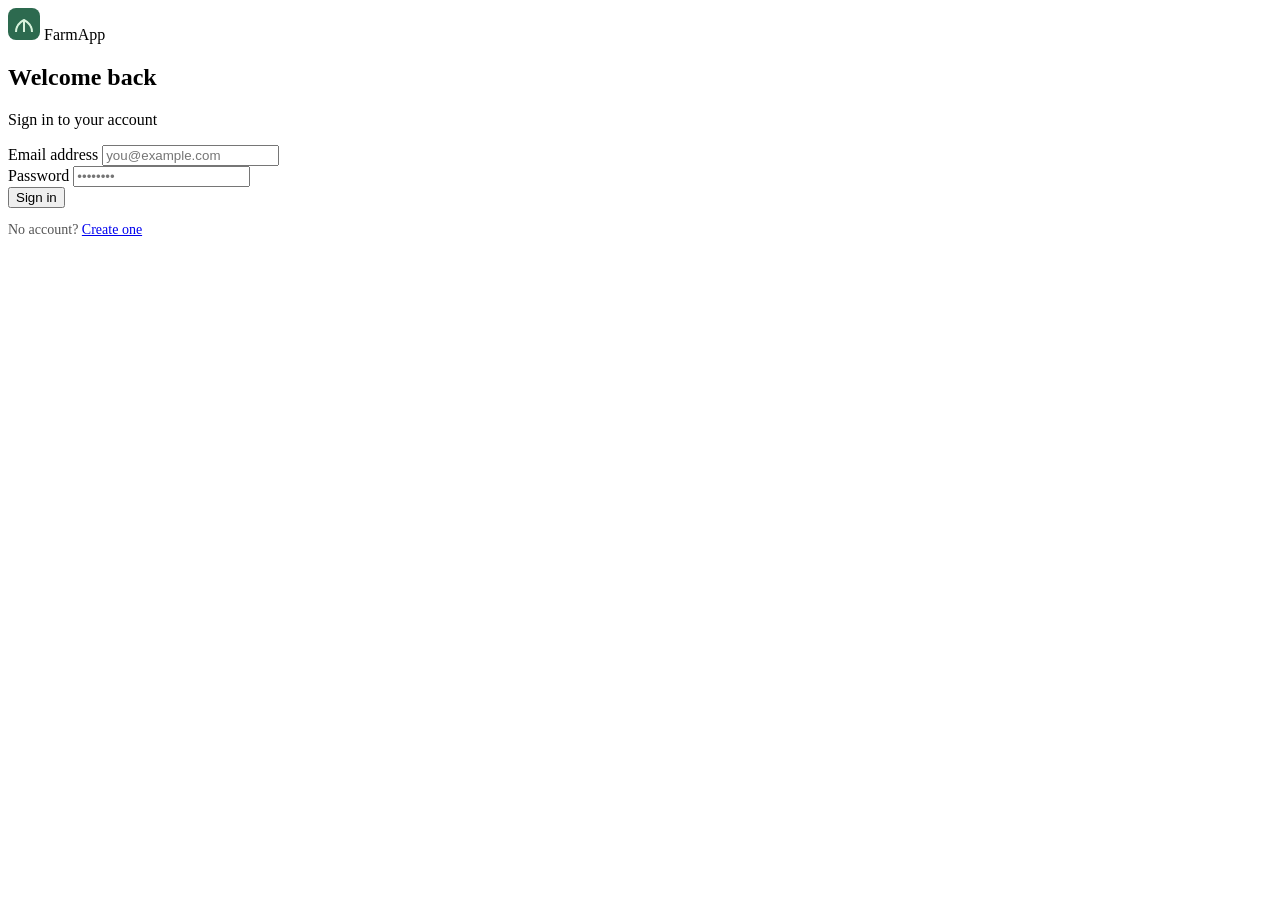
==== frontend/dashboard-farmer.html @ a3dffd17 "setup frontend" ====
<!DOCTYPE html>
<html lang="en">
<head>
  <meta charset="UTF-8">
  <meta name="viewport" content="width=device-width, initial-scale=1.0">
  <title>Farmer Dashboard — FarmApp</title>
  <link rel="stylesheet" href="css/style.css">
</head>
<body>
<div class="app-layout">
  <aside class="sidebar">
    <div class="brand">
      <svg width="28" height="28" viewBox="0 0 32 32" fill="none">
        <rect width="32" height="32" rx="8" fill="rgba(255,255,255,0.2)"/>
        <path d="M8 24c0-6 4-10 8-12 4 2 8 6 8 12" stroke="#d8f3dc" stroke-width="2" fill="none"/>
        <line x1="16" y1="12" x2="16" y2="24" stroke="#d8f3dc" stroke-width="2"/>
      </svg>
      <span>FarmApp</span>
    </div>
    <nav>
      <a href="dashboard-farmer.html" class="active">🌱 My Dashboard</a>
    </nav>
    <div class="user-info">
      <div class="name" id="sidebar-name">—</div>
      <div class="role">Farmer</div>
      <button onclick="logout()">Sign out</button>
    </div>
  </aside>

  <main class="main">
    <div class="page-header">
      <h1 id="welcome-msg">Welcome!</h1>
      <p>Here's your farming overview for today.</p>
    </div>

    <!-- Weather -->
    <div id="weather-section"></div>

    <!-- Insight -->
    <div id="insight-section"></div>

    <!-- Profile summary -->
    <div class="card">
      <h3>My Profile</h3>
      <div id="profile-info" style="font-size:14px; color:#555; line-height:2;">Loading…</div>
    </div>
  </main>
</div>

<script src="js/auth.js"></script>
<script>
  requireAuth('farmer');
  const user = getUser();
  document.getElementById('sidebar-name').textContent = user?.full_name || user?.email || '—';

  async function loadDashboard() {
    const res = await authFetch('http://127.0.0.1:8000/api/farmers/dashboard/farmer/');
    const data = await res.json();

    document.getElementById('welcome-msg').textContent = data.welcome;

    // Weather
    const wSec = document.getElementById('weather-section');
    if (data.weather) {
      const w = data.weather;
      wSec.innerHTML = `
        <div class="weather-card">
          <div class="city">📍 ${w.city}</div>
          <div class="temp">${Math.round(w.temperature)}°C</div>
          <div class="desc">${w.description}</div>
          <div class="meta">
            <span>💧 Humidity: ${w.humidity}%</span>
            <span>💨 Wind: ${w.wind_speed} m/s</span>
            <span>Feels like: ${Math.round(w.feels_like)}°C</span>
          </div>
        </div>`;
    } else {
      wSec.innerHTML = `<div class="insight-box" style="border-color:#ccc;color:#777;background:#f9f9f9">
        Weather unavailable — set your city in your farmer profile to see live weather.
      </div>`;
    }

    // Insight
    if (data.insight) {
      document.getElementById('insight-section').innerHTML =
        `<div class="insight-box">💡 ${data.insight}</div>`;
    }

    // Profile
    const meRes = await authFetch('http://127.0.0.1:8000/api/auth/me/');
    const me = await meRes.json();
    document.getElementById('profile-info').innerHTML = `
      <div><strong>Name:</strong> ${me.full_name}</div>
      <div><strong>Email:</strong> ${me.email}</div>
      <div><strong>Member since:</strong> ${new Date(me.date_joined).toLocaleDateString()}</div>
    `;
  }

  loadDashboard();
</script>
</body>
</html>
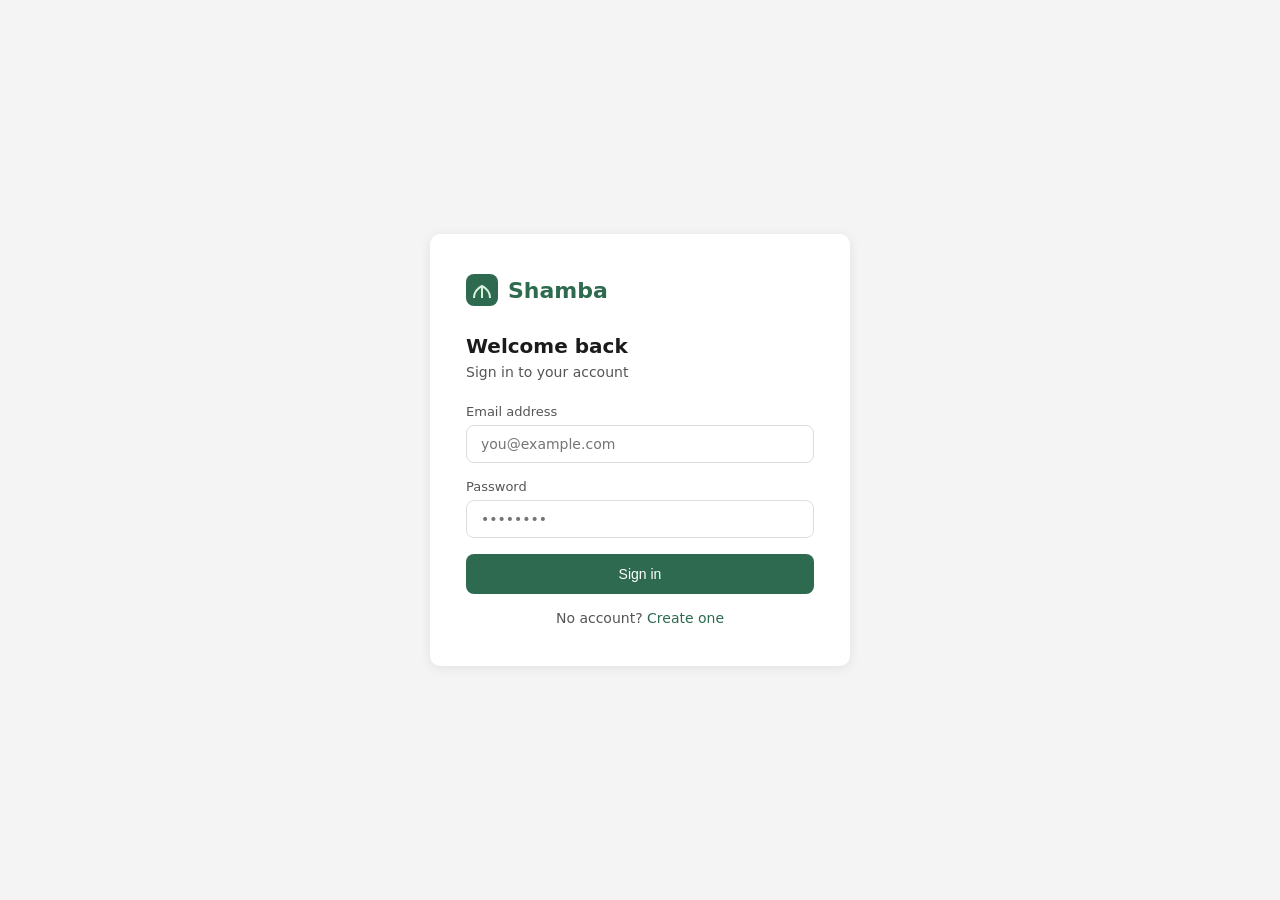
==== commit 049df977: "Prepare project for deployment" ====
--- a/frontend/dashboard-farmer.html
+++ b/frontend/dashboard-farmer.html
@@ -3,7 +3,7 @@
 <head>
   <meta charset="UTF-8">
   <meta name="viewport" content="width=device-width, initial-scale=1.0">
-  <title>Farmer Dashboard — FarmApp</title>
+  <title>Farmer Dashboard — Shamba</title>
   <link rel="stylesheet" href="css/style.css">
 </head>
 <body>
@@ -15,7 +15,7 @@
         <path d="M8 24c0-6 4-10 8-12 4 2 8 6 8 12" stroke="#d8f3dc" stroke-width="2" fill="none"/>
         <line x1="16" y1="12" x2="16" y2="24" stroke="#d8f3dc" stroke-width="2"/>
       </svg>
-      <span>FarmApp</span>
+      <span>Shamba</span>
     </div>
     <nav>
       <a href="dashboard-farmer.html" class="active">🌱 My Dashboard</a>
@@ -33,20 +33,17 @@
       <p>Here's your farming overview for today.</p>
     </div>
 
-    <!-- Weather -->
     <div id="weather-section"></div>
-
-    <!-- Insight -->
     <div id="insight-section"></div>
 
-    <!-- Profile summary -->
     <div class="card">
       <h3>My Profile</h3>
-      <div id="profile-info" style="font-size:14px; color:#555; line-height:2;">Loading…</div>
+      <div id="profile-info" style="font-size:14px;color:#555;line-height:2;">Loading…</div>
     </div>
   </main>
 </div>
 
+<script src="js/config.js"></script>
 <script src="js/auth.js"></script>
 <script>
   requireAuth('farmer');
@@ -54,46 +51,51 @@
   document.getElementById('sidebar-name').textContent = user?.full_name || user?.email || '—';
 
   async function loadDashboard() {
-    const res = await authFetch('http://127.0.0.1:8000/api/farmers/dashboard/farmer/');
-    const data = await res.json();
+    try {
+      const res  = await authFetch(`${API_BASE}/farmers/dashboard/farmer/`);
+      const data = await res.json();
 
-    document.getElementById('welcome-msg').textContent = data.welcome;
+      document.getElementById('welcome-msg').textContent = data.welcome;
 
-    // Weather
-    const wSec = document.getElementById('weather-section');
-    if (data.weather) {
-      const w = data.weather;
-      wSec.innerHTML = `
-        <div class="weather-card">
-          <div class="city">📍 ${w.city}</div>
-          <div class="temp">${Math.round(w.temperature)}°C</div>
-          <div class="desc">${w.description}</div>
-          <div class="meta">
-            <span>💧 Humidity: ${w.humidity}%</span>
-            <span>💨 Wind: ${w.wind_speed} m/s</span>
-            <span>Feels like: ${Math.round(w.feels_like)}°C</span>
-          </div>
-        </div>`;
-    } else {
-      wSec.innerHTML = `<div class="insight-box" style="border-color:#ccc;color:#777;background:#f9f9f9">
-        Weather unavailable — set your city in your farmer profile to see live weather.
-      </div>`;
+      // Weather
+      const wSec = document.getElementById('weather-section');
+      if (data.weather) {
+        const w = data.weather;
+        wSec.innerHTML = `
+          <div class="weather-card">
+            <div class="city">📍 ${w.city}</div>
+            <div class="temp">${Math.round(w.temperature)}°C</div>
+            <div class="desc">${w.description}</div>
+            <div class="meta">
+              <span>💧 Humidity: ${w.humidity}%</span>
+              <span>💨 Wind: ${w.wind_speed} m/s</span>
+              <span>Feels like: ${Math.round(w.feels_like)}°C</span>
+            </div>
+          </div>`;
+      } else {
+        wSec.innerHTML = `
+          <div class="insight-box" style="border-color:#ccc;color:#777;background:#f9f9f9">
+            Weather unavailable — ask your admin to set your city in your farmer profile.
+          </div>`;
+      }
+
+      // Insight
+      if (data.insight) {
+        document.getElementById('insight-section').innerHTML =
+          `<div class="insight-box">💡 ${data.insight}</div>`;
+      }
+
+      // Profile summary
+      const meRes = await authFetch(`${API_BASE}/auth/me/`);
+      const me    = await meRes.json();
+      document.getElementById('profile-info').innerHTML = `
+        <div><strong>Name:</strong> ${me.full_name}</div>
+        <div><strong>Email:</strong> ${me.email}</div>
+        <div><strong>Member since:</strong> ${new Date(me.date_joined).toLocaleDateString()}</div>
+      `;
+    } catch (_) {
+      document.getElementById('welcome-msg').textContent = 'Failed to load dashboard.';
     }
-
-    // Insight
-    if (data.insight) {
-      document.getElementById('insight-section').innerHTML =
-        `<div class="insight-box">💡 ${data.insight}</div>`;
-    }
-
-    // Profile
-    const meRes = await authFetch('http://127.0.0.1:8000/api/auth/me/');
-    const me = await meRes.json();
-    document.getElementById('profile-info').innerHTML = `
-      <div><strong>Name:</strong> ${me.full_name}</div>
-      <div><strong>Email:</strong> ${me.email}</div>
-      <div><strong>Member since:</strong> ${new Date(me.date_joined).toLocaleDateString()}</div>
-    `;
   }
 
   loadDashboard();
--- a/frontend/css/style.css
+++ b/frontend/css/style.css
@@ -0,0 +1,414 @@
+*, *::before, *::after { box-sizing: border-box; margin: 0; padding: 0; }
+
+:root {
+    --green:       #2d6a4f;
+    --green-light: #52b788;
+    --green-pale:  #d8f3dc;
+    --amber:       #e9c46a;
+    --red:         #e63946;
+    --gray-dark:   #1b1b1b;
+    --gray:        #555;
+    --gray-light:  #f4f4f4;
+    --white:       #ffffff;
+    --radius:      10px;
+    --shadow:      0 2px 12px rgba(0,0,0,0.08);
+    --font:        'Segoe UI', system-ui, sans-serif;
+}
+
+body {
+    font-family: var(--font);
+    background: var(--gray-light);
+    color: var(--gray-dark);
+    min-height: 100vh;
+}
+
+/* ── Auth pages ── */
+.auth-wrapper {
+    display: flex;
+    align-items: center;
+    justify-content: center;
+    min-height: 100vh;
+    padding: 24px;
+}
+
+.auth-card {
+    background: var(--white);
+    border-radius: var(--radius);
+    box-shadow: var(--shadow);
+    padding: 40px 36px;
+    width: 100%;
+    max-width: 420px;
+}
+
+.auth-card .logo {
+    display: flex;
+    align-items: center;
+    gap: 10px;
+    margin-bottom: 28px;
+}
+
+.auth-card .logo span {
+    font-size: 22px;
+    font-weight: 700;
+    color: var(--green);
+}
+
+.auth-card h2 {
+    font-size: 20px;
+    font-weight: 600;
+    margin-bottom: 6px;
+}
+
+.auth-card p.sub {
+    color: var(--gray);
+    font-size: 14px;
+    margin-bottom: 24px;
+}
+
+/* ── Forms ── */
+.form-group {
+    margin-bottom: 16px;
+}
+
+.form-group label {
+    display: block;
+    font-size: 13px;
+    font-weight: 500;
+    margin-bottom: 6px;
+    color: var(--gray);
+}
+
+.form-group input,
+.form-group select {
+    width: 100%;
+    padding: 10px 14px;
+    border: 1.5px solid #ddd;
+    border-radius: 8px;
+    font-size: 14px;
+    font-family: var(--font);
+    background: var(--white);
+    transition: border-color 0.2s;
+}
+
+.form-group input:focus,
+.form-group select:focus {
+    outline: none;
+    border-color: var(--green-light);
+}
+
+.form-row {
+    display: grid;
+    grid-template-columns: 1fr 1fr;
+    gap: 12px;
+}
+
+/* ── Buttons ── */
+.btn {
+    display: inline-flex;
+    align-items: center;
+    justify-content: center;
+    gap: 6px;
+    padding: 10px 20px;
+    border: none;
+    border-radius: 8px;
+    font-size: 14px;
+    font-weight: 500;
+    cursor: pointer;
+    transition: opacity 0.15s, transform 0.1s;
+    text-decoration: none;
+}
+
+.btn:active { transform: scale(0.98); }
+.btn:disabled { opacity: 0.6; cursor: not-allowed; }
+
+.btn-primary  { background: var(--green); color: var(--white); width: 100%; padding: 12px; }
+.btn-primary:hover { opacity: 0.9; }
+.btn-sm       { padding: 6px 14px; font-size: 13px; }
+.btn-edit     { background: var(--amber); color: var(--gray-dark); }
+.btn-delete   { background: var(--red); color: var(--white); }
+.btn-outline  { background: transparent; border: 1.5px solid var(--green); color: var(--green); }
+.btn-outline:hover { background: var(--green-pale); }
+.btn-green    { background: var(--green); color: var(--white); }
+
+/* ── Alerts ── */
+.alert {
+    padding: 10px 14px;
+    border-radius: 8px;
+    font-size: 13px;
+    margin-bottom: 16px;
+    display: none;
+}
+.alert.show { display: block; }
+.alert-error   { background: #ffe0e0; color: #b00020; }
+.alert-success { background: var(--green-pale); color: var(--green); }
+
+/* ── App shell ── */
+.app-layout {
+    display: grid;
+    grid-template-columns: 220px 1fr;
+    min-height: 100vh;
+}
+
+/* ── Sidebar ── */
+.sidebar {
+    background: var(--green);
+    color: var(--white);
+    display: flex;
+    flex-direction: column;
+    padding: 28px 0;
+    position: sticky;
+    top: 0;
+    height: 100vh;
+}
+
+.sidebar .brand {
+    display: flex;
+    align-items: center;
+    gap: 10px;
+    padding: 0 24px 28px;
+    border-bottom: 1px solid rgba(255,255,255,0.15);
+}
+
+.sidebar .brand span {
+    font-size: 18px;
+    font-weight: 700;
+}
+
+.sidebar nav {
+    padding: 20px 12px;
+    flex: 1;
+    display: flex;
+    flex-direction: column;
+    gap: 4px;
+}
+
+.sidebar nav a {
+    display: flex;
+    align-items: center;
+    gap: 10px;
+    padding: 10px 14px;
+    border-radius: 8px;
+    color: rgba(255,255,255,0.8);
+    text-decoration: none;
+    font-size: 14px;
+    font-weight: 500;
+    transition: background 0.15s, color 0.15s;
+}
+
+.sidebar nav a:hover,
+.sidebar nav a.active {
+    background: rgba(255,255,255,0.15);
+    color: var(--white);
+}
+
+.sidebar .user-info {
+    padding: 16px 24px;
+    border-top: 1px solid rgba(255,255,255,0.15);
+    font-size: 13px;
+}
+
+.sidebar .user-info .name { font-weight: 600; }
+.sidebar .user-info .role { opacity: 0.7; text-transform: capitalize; margin-bottom: 12px; }
+
+.sidebar .user-info button {
+    background: rgba(255,255,255,0.15);
+    border: none;
+    color: var(--white);
+    padding: 8px 14px;
+    border-radius: 8px;
+    font-size: 13px;
+    cursor: pointer;
+    width: 100%;
+    text-align: left;
+}
+.sidebar .user-info button:hover { background: rgba(255,255,255,0.25); }
+
+/* ── Main content ── */
+.main {
+    padding: 32px;
+    overflow-y: auto;
+}
+
+.page-header {
+    margin-bottom: 28px;
+}
+
+.page-header h1 {
+    font-size: 22px;
+    font-weight: 700;
+}
+
+.page-header p {
+    color: var(--gray);
+    font-size: 14px;
+    margin-top: 4px;
+}
+
+/* ── Stat cards ── */
+.stats-grid {
+    display: grid;
+    grid-template-columns: repeat(auto-fit, minmax(180px, 1fr));
+    gap: 16px;
+    margin-bottom: 32px;
+}
+
+.stat-card {
+    background: var(--white);
+    border-radius: var(--radius);
+    padding: 20px 24px;
+    box-shadow: var(--shadow);
+}
+
+.stat-card .value {
+    font-size: 32px;
+    font-weight: 700;
+    color: var(--green);
+}
+
+.stat-card .label {
+    font-size: 13px;
+    color: var(--gray);
+    margin-top: 4px;
+}
+
+/* ── Cards ── */
+.card {
+    background: var(--white);
+    border-radius: var(--radius);
+    box-shadow: var(--shadow);
+    padding: 24px;
+    margin-bottom: 24px;
+}
+
+.card h3 {
+    font-size: 16px;
+    font-weight: 600;
+    margin-bottom: 16px;
+    padding-bottom: 12px;
+    border-bottom: 1px solid #eee;
+}
+
+/* ── Weather widget ── */
+.weather-card {
+    background: linear-gradient(135deg, var(--green) 0%, var(--green-light) 100%);
+    color: var(--white);
+    border-radius: var(--radius);
+    padding: 24px;
+    margin-bottom: 24px;
+    box-shadow: var(--shadow);
+}
+
+.weather-card .city { font-size: 13px; opacity: 0.85; }
+.weather-card .temp { font-size: 48px; font-weight: 700; line-height: 1; margin: 8px 0; }
+.weather-card .desc { font-size: 14px; opacity: 0.9; text-transform: capitalize; }
+.weather-card .meta { display: flex; gap: 20px; margin-top: 16px; font-size: 13px; opacity: 0.85; }
+
+.insight-box {
+    background: var(--green-pale);
+    border-left: 4px solid var(--green);
+    border-radius: 0 8px 8px 0;
+    padding: 14px 16px;
+    font-size: 14px;
+    color: var(--green);
+    margin-bottom: 24px;
+    line-height: 1.6;
+}
+
+/* ── Table ── */
+.table-wrap { overflow-x: auto; }
+
+table {
+    width: 100%;
+    border-collapse: collapse;
+    font-size: 14px;
+}
+
+thead th {
+    background: var(--gray-light);
+    text-align: left;
+    padding: 10px 14px;
+    font-weight: 600;
+    font-size: 12px;
+    text-transform: uppercase;
+    letter-spacing: 0.5px;
+    color: var(--gray);
+}
+
+tbody td {
+    padding: 12px 14px;
+    border-bottom: 1px solid #f0f0f0;
+    vertical-align: middle;
+}
+
+tbody tr:last-child td { border-bottom: none; }
+tbody tr:hover { background: var(--gray-light); }
+
+.actions { display: flex; gap: 6px; }
+
+/* ── Modal ── */
+.modal-overlay {
+    display: none;
+    position: fixed;
+    inset: 0;
+    background: rgba(0,0,0,0.45);
+    z-index: 100;
+    align-items: center;
+    justify-content: center;
+    padding: 24px;
+}
+
+.modal-overlay.open { display: flex; }
+
+.modal {
+    background: var(--white);
+    border-radius: var(--radius);
+    padding: 32px;
+    width: 100%;
+    max-width: 500px;
+    max-height: 90vh;
+    overflow-y: auto;
+    box-shadow: 0 8px 32px rgba(0,0,0,0.18);
+}
+
+.modal h3 { font-size: 18px; margin-bottom: 20px; }
+
+.modal-footer {
+    display: flex;
+    gap: 10px;
+    justify-content: flex-end;
+    margin-top: 20px;
+}
+
+/* ── Badge ── */
+.badge {
+    display: inline-block;
+    padding: 2px 10px;
+    border-radius: 20px;
+    font-size: 12px;
+    font-weight: 500;
+    background: var(--green-pale);
+    color: var(--green);
+}
+
+/* ── Misc ── */
+.link { color: var(--green); text-decoration: none; font-size: 14px; }
+.link:hover { text-decoration: underline; }
+.text-center { text-align: center; }
+.mt-16 { margin-top: 16px; }
+.empty { color: var(--gray); font-size: 14px; padding: 20px 0; text-align: center; }
+
+.top-bar {
+    display: flex;
+    justify-content: space-between;
+    align-items: center;
+    margin-bottom: 16px;
+}
+
+/* ── Responsive ── */
+@media (max-width: 700px) {
+    .app-layout { grid-template-columns: 1fr; }
+    .sidebar { height: auto; position: static; flex-direction: row; flex-wrap: wrap; padding: 16px; }
+    .sidebar nav { flex-direction: row; padding: 0; }
+    .main { padding: 16px; }
+    .form-row { grid-template-columns: 1fr; }
+}
